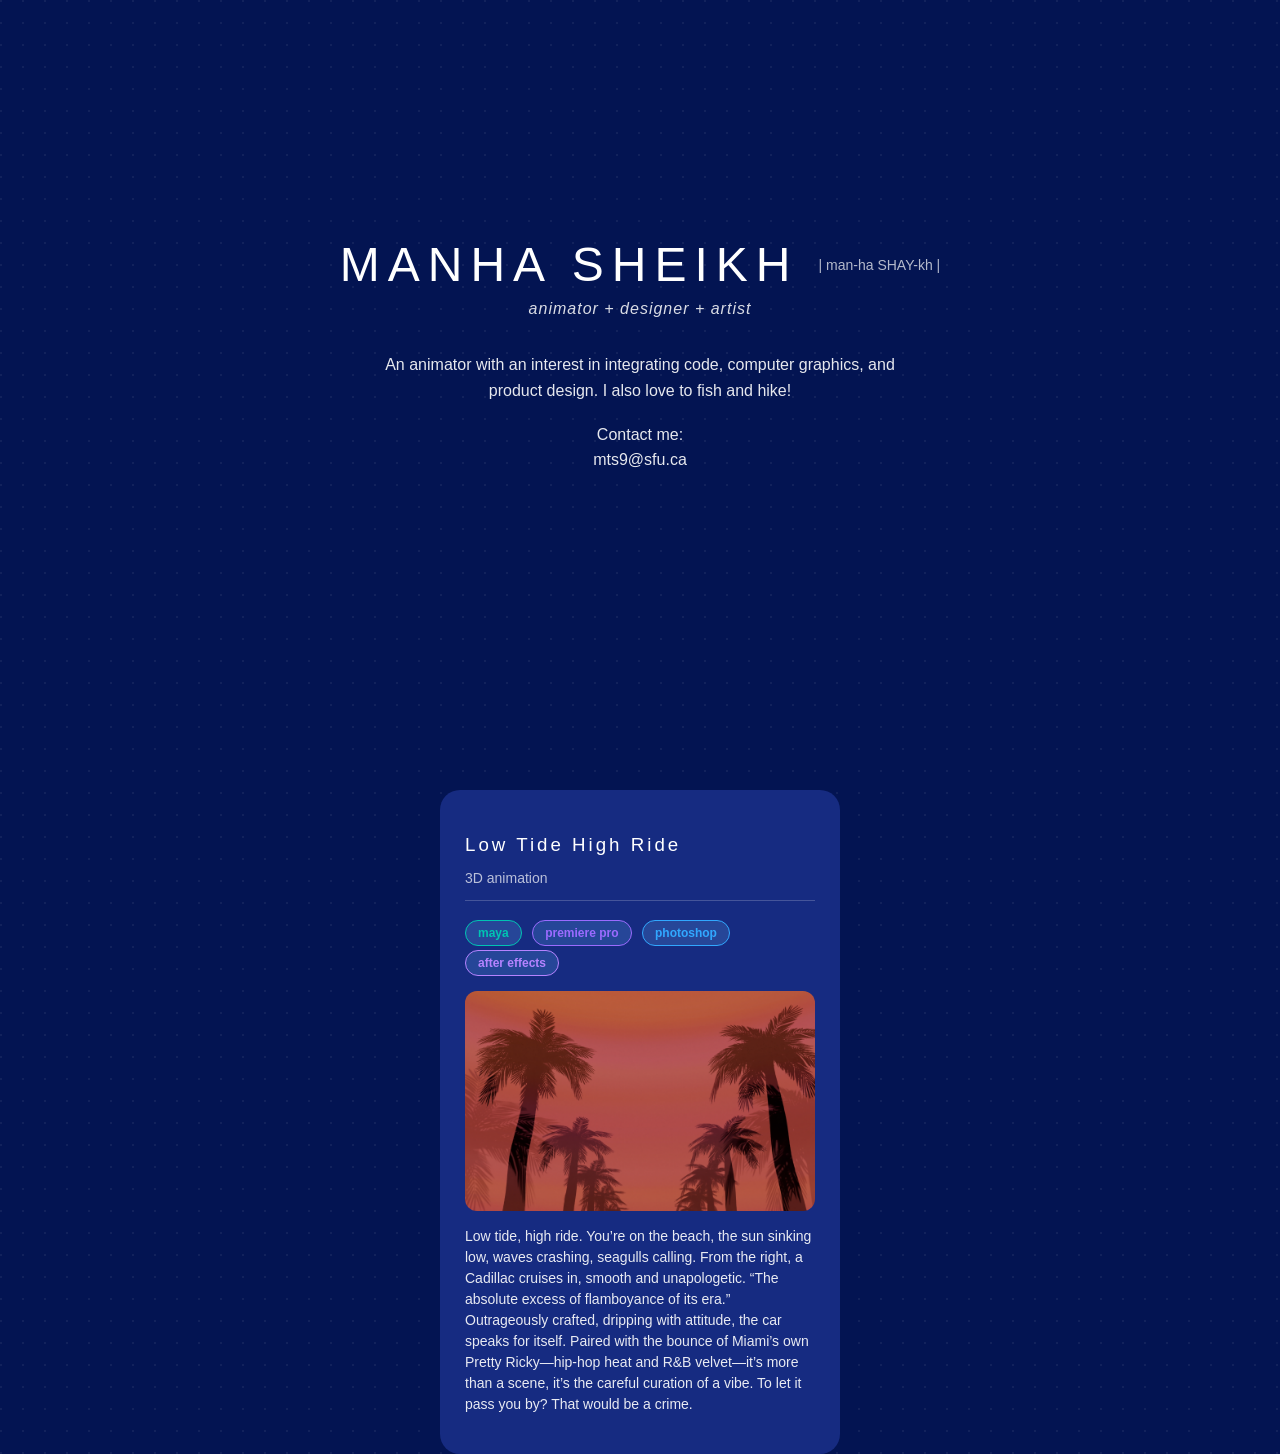
==== portfoliogit/homepage/index.html @ db481da5 "Add files via upload" ====
<!DOCTYPE html>
<html lang="en">
<head>
    <meta charset="UTF-8" />
    <meta name="viewport" content="width=device-width, initial-scale=1.0" />
    <title>Portfolio</title>
    <link rel="stylesheet" href="css/homesyle.css" />
</head>
<body>

    <div class="hero">
        <div class="name-area">
            <h1>MANHA SHEIKH</h1>
            <span class="right-tag">| man-ha SHAY-kh |</span>
        </div>

        <p class="subtitle">animator + designer + artist</p>

        <p class="bio">
            An animator with an interest in integrating code, computer graphics, and 
            product design. I also love to fish and hike!
        </p>

        <p class="bio">
       Contact me:<br>
       mts9@sfu.ca
        </p>
    </div>

    <section class="projects">

        
        <div class="card" id="low-tide-high-ride">
            <h3>Low Tide High Ride</h3>
            <p class="category">3D animation</p>
            <hr>

            <div class="tags">
                <span class="tag" maya-tag="maya-tag">maya</span>
                <span class="tag" premirepro-tag="premirepro-tag">premiere pro</span>
                <span class="tag" photoshop-tag="photoshop-tag">photoshop</span>
                <span class="tag" aftereffects-tag="aftereffects-tag">after effects</span>
            </div>  

            
        <video class="card-media"
            src="img/scene2undertrees_10001.mp4"
            poster="img/scene2undertrees_10001.jpg"
            autoplay
            loop
            muted
            playsinline
        >
            Sorry, your browser doesn't support embedded videos.
        </video>


            <p class="desc">
                Low tide, high ride. You’re on the beach, the sun sinking low, waves crashing, seagulls calling. From the right, a Cadillac cruises in, smooth and unapologetic. “The absolute excess of flamboyance of its era.” Outrageously crafted, dripping with attitude, the car speaks for itself. Paired with the bounce of Miami’s own Pretty Ricky—hip-hop heat and R&B velvet—it’s more than a scene, it’s the careful curation of a vibe. To let it pass you by? That would be a crime.
            </p>


            <a href="../projects/lthr copy.html"
                class="card-overlay-link"
                aria-label="Open Low Tide High Ride case study"></a>

        </div>
        

        <!-- <div class="card">
            <h3>sumn else</h3>
            <p class="category">3D animation</p>
            <hr>

            <div class="tags">
                <span>Blender</span>
                <span>Cycles</span>
                <span>Keyframing</span>
                <span>Animation</span>
            </div>

            <img src="https://via.placeholder.com/350x220" alt="Project Image" />

            <p class="desc">
                Low tide. High ride. You're on the beach; the sun sinking low,
                warm colors spreading across the horizon...
            </p>
        </div> -->

        

         


    </section>

</body>
</html>
---- portfoliogit/homepage/css/homesyle.css ----
/* Base dark blue + subtle dot grid */
body {
  margin: 0;
  font-family: "Inter", sans-serif;
  color: #fff;
  background-color: #031452; /* base */
  background-image:
    radial-gradient(circle at 1px 1px, rgba(255,255,255,0.06) 1px, transparent 1.2px);
  background-size: 22px 22px; /* spacing of the dots */

  
  transition: background-color 300ms ease, background-image 300ms ease;
  background-image: radial-gradient(circle at 1px 1px, rgba(255,255,255,0.06) 1px, transparent 1.2px);

}


/* When specific cards are hovered, change the entire page background */
body:has(#low-tide-high-ride:hover),
body:has(#low-tide-high-ride:focus-within) {
  background-color: #e45a76; /* deep plum */
  background-image: radial-gradient(circle at 1px 1px, rgba(255,255,255,0.12) 1px, transparent 1.2px);
}


/* Another card → page background (example) */
body:has(#sumn-else:hover),
body:has(#sumn-else:focus-within) {
  background-color: #083b2e; /* deep teal */
  background-image: radial-gradient(circle at 1px 1px, rgba(255,255,255,0.10) 1px, transparent 1.2px);
}



/* Hero Header */
/* Put the hero in the center of the viewport */
.hero {
  min-height: 70vh;           /* or 100vh if you want full height */
  display: flex;
  flex-direction: column;
  align-items: center;         /* horizontal center for the column layout */
  justify-content: center;     /* vertical center */
  max-width: 980px;
  padding: 40px 24px;
  margin: 0 auto;
  text-align: center;
}

/* Keep the rest from Option A */
.name-area { display: flex; align-items: center; gap: 20px; justify-content: center; }
.name-area h1 { letter-spacing: 8px; font-weight: 300; font-size: clamp(32px, 4vw, 48px); margin: 0; }
.right-tag { font-size: 14px; opacity: 0.7; }
.subtitle { margin-top: 8px; font-style: italic; opacity: 0.85; letter-spacing: 1px; }
.bio { max-width: 560px; margin: 18px auto 0; line-height: 1.6; opacity: 0.9; }

/* Projects Section */
.projects {
    display: flex;
    justify-content: center;
    gap: 40px;
    margin-top: 80px;
    flex-wrap: wrap;
}

.card {
    background: #162b81;
    padding: 25px;
    width: 350px;
    border-radius: 20px;
}


/* Low Tide High Ride — unique card hover color */
#low-tide-high-ride:hover,
#low-tide-high-ride:focus-within {
  background: #e11a6d; /* pick a color that complements the page plum */
}



.card:hover {
  background: #2b4ccd;                /* new background colour */
  transform: scale(1.03);             /* slight pop-out */
  box-shadow: 0 12px 25px rgba(0, 0, 0, 0.35); /* optional depth */
}


.card h3 {
    letter-spacing: 3px;
    margin-bottom: 5px;
    font-weight: 500;
}

.category {
    font-size: 14px;
    opacity: 0.7;
}

hr {
    border: none;
    border-top: 1px solid rgba(255,255,255,0.2);
    margin: 10px 0 15px 0;
}

.tags span {
    /* background: rgba(255,255,255,0.1);
    padding: 5px 10px;
    border-radius: 30px;
    font-size: 12px;
    margin-right: 6px; */

    --c: #6ec1ff;

  /* background is a translucent tint of the same color */
  /* using rgba() so it works everywhere */
  background: rgba(110, 193, 255, 0.18); /* will be overridden below via var() */

  color: var(--c);
  border: 1px solid var(--c);
  padding: 6px 12px;
  border-radius: 999px;
  font-size: 12px;
  font-weight: 600;
  display: inline-block;
  margin: 4px 6px 0 0;
  line-height: 1;
  white-space: nowrap;

}



.tag[maya-tag] {
  --c: #00c4b3;   /* Maya teal */
}

.tag[premirepro-tag] {
  --c: #9b6bff;   /* Premiere Pro purple */
}

.tag[photoshop-tag] {
  --c: #31a8ff;   /* Photoshop blue */
}

.tag[aftereffects-tag] {
  --c: #b583ff;   /* After Effects lavender */
}

/* Ensure the overlay can sit on top and respect the rounded corners */
.card {
  position: relative;
  overflow: hidden; /* keeps overlay clipped to the card’s rounded corners */
}

/* Full-card overlay link (Option 2) */
.card-overlay-link {
  position: absolute;
  inset: 0;                /* top:0; right:0; bottom:0; left:0 */
  z-index: 5;
  border-radius: inherit;  /* match the card’s 20px rounding */
  text-indent: -9999px;    /* hide text visually but keep it accessible */
  /* Avoid default link underline + color bleeding */
  text-decoration: none;
  color: inherit;
}

/* Make the overlay focusable outline visible on dark background */
.card-overlay-link:focus-visible {
  outline: 2px solid rgba(255,255,255,0.7);
  outline-offset: 4px; /* sits inside because of overflow:hidden */
}

/* Pointer shows it’s clickable when hovering the card area */
.card:hover,
.card:has(.card-overlay-link:hover) {
  cursor: pointer;
}

/* Optional: subtle lift on hover/focus, reusing your vibe */
.card {
  transition: transform 120ms ease, box-shadow 180ms ease;
}

.card:hover,
.card:focus-within {
  transform: scale(1.03); /* you already had this; keeps behavior consistent */
  box-shadow: 0 12px 25px rgba(0, 0, 0, 0.35);
}

/* Preserve your special per-card hover colors (these already work). 
   The overlay is a link, so :focus-within will be triggered by keyboard focus. */
#low-tide-high-ride:hover,
#low-tide-high-ride:focus-within {
  background: #e11a6d;
}

/* If you want the overlay not to block inner interactive elements (e.g., tags), 
   you can selectively disable pointer events on those elements: */
.card .tags,
.card .tags * {
  position: relative;
  z-index: 6;            /* above the overlay so they stay clickable */
  /* Optional: keep normal cursor on the tags */
  cursor: default;
}


.card img {
    width: 100%;
    border-radius: 12px;
    margin: 15px 0;
}

.desc {
    font-size: 14px;
    line-height: 1.5;
    opacity: 0.9;
}

/* Reuse same sizing and rounded corners as the image had */
.card .card-media {
    width: 100%;
    height: 220px;           /* same visual height as before */
    border-radius: 12px;
    margin: 15px 0;
    display: block;
    object-fit: cover;       /* crop to fill without distortion */
    background: #000;        /* graceful background while loading */

    pointer-events: none; /* prevents click/hover UI from appearing */

}

/* Optional: remove default focus outline color and make it visible on dark bg */
.card .card-media:focus {
    outline: 2px solid rgba(255,255,255,0.6);
    outline-offset: 2px;
}

/* Responsive (optional): keep a fixed aspect ratio instead of fixed height) */
@media (max-width: 520px) {
    .card .card-media {
        height: auto;
        aspect-ratio: 16 / 9;   /* keep it neat on small screens */
    }

    .name-area { gap: 12px; }
  .right-tag { font-size: 12px; }
  .bio { max-width: 90ch; }
}


@media (prefers-reduced-motion: reduce) {
  body, .card { transition: none; }
}
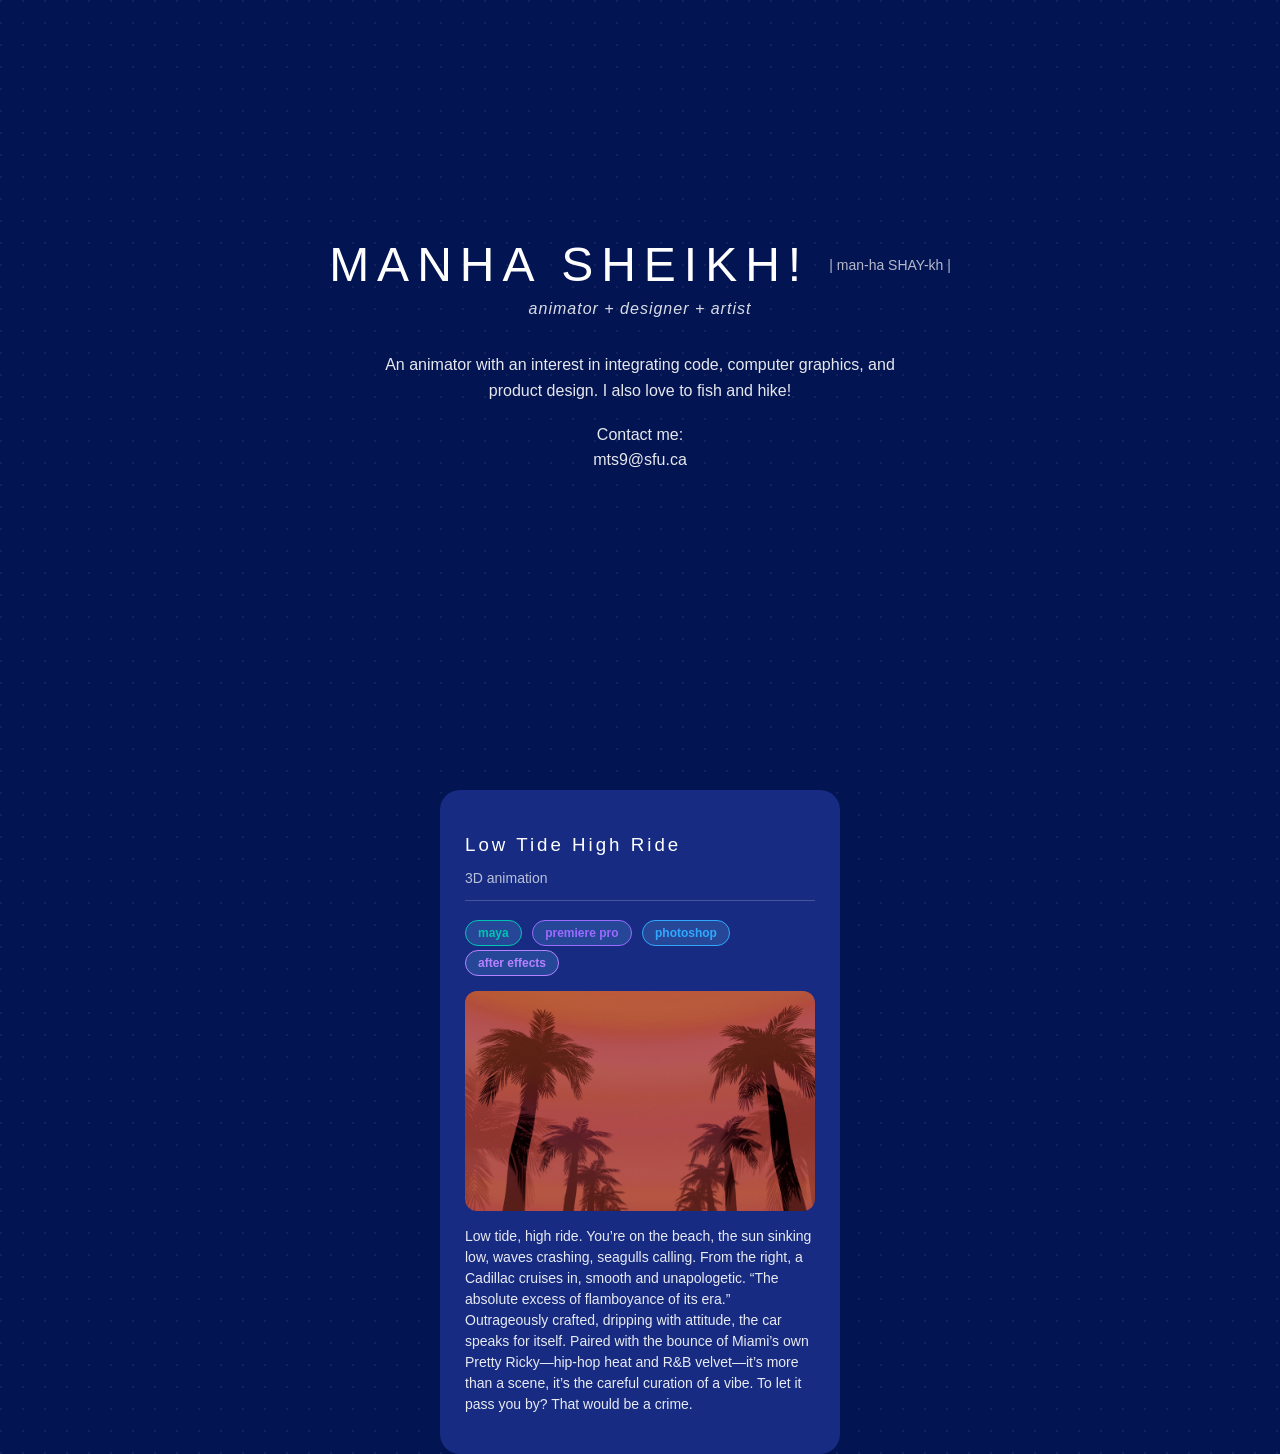
==== commit aa84d288: "changed title" ====
--- a/portfoliogit/homepage/index.html
+++ b/portfoliogit/homepage/index.html
@@ -10,7 +10,7 @@
 
     <div class="hero">
         <div class="name-area">
-            <h1>MANHA SHEIKH</h1>
+            <h1>MANHA SHEIKH!</h1>
             <span class="right-tag">| man-ha SHAY-kh |</span>
         </div>
 
